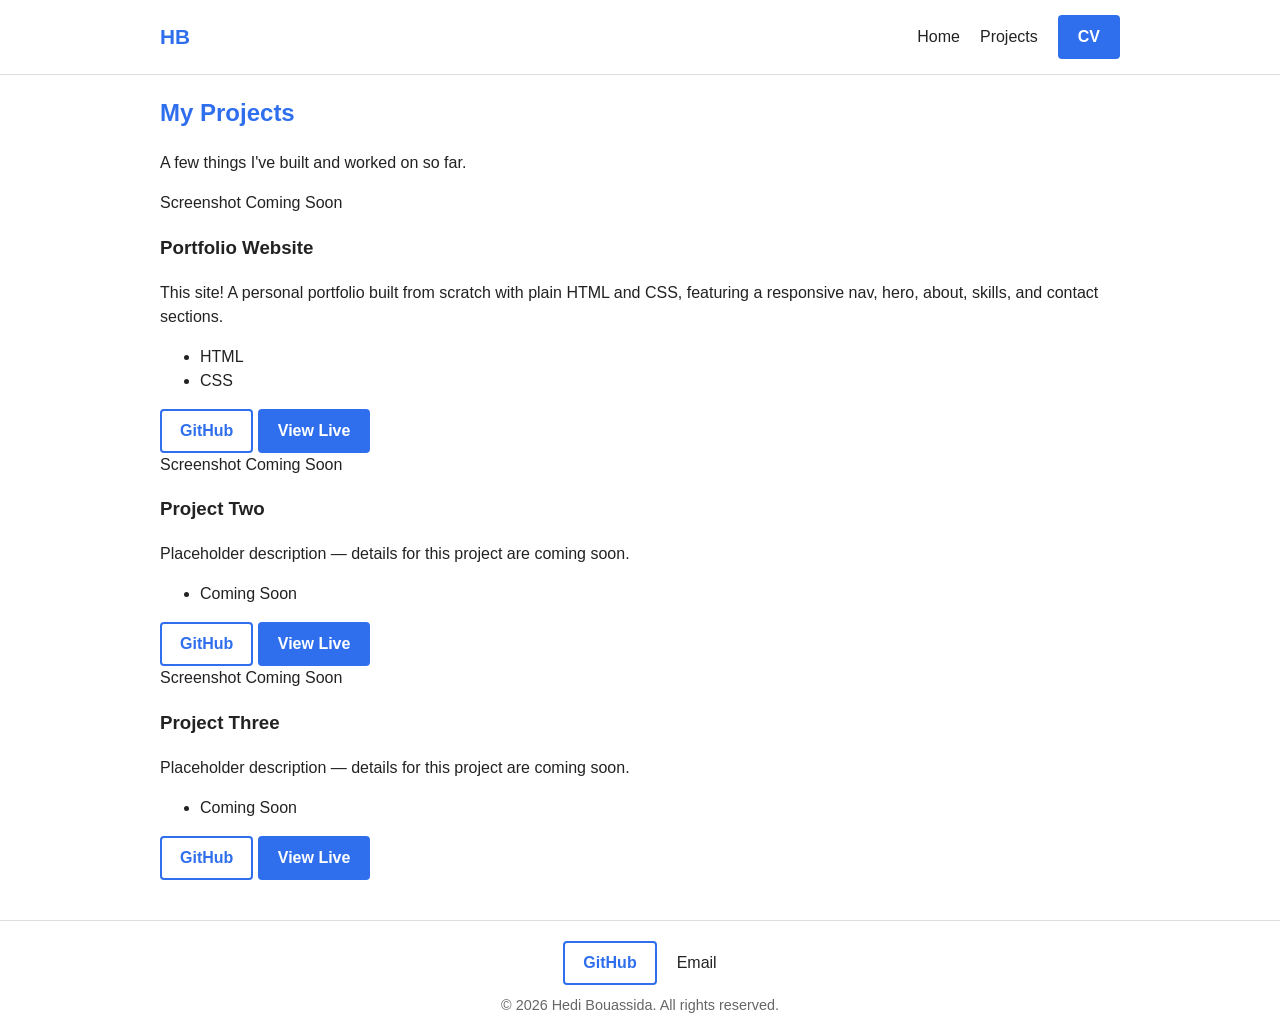
==== projects.html @ ca0f56f7 "Add projects page with project cards" ====
<!DOCTYPE html>
<html lang="en">
<head>
  <meta charset="UTF-8" />
  <meta name="viewport" content="width=device-width, initial-scale=1.0" />
  <title>Projects - Hedi Bouassida</title>
  <link rel="stylesheet" href="css/style.css" />
</head>
<body>

  <header class="site-header">
    <div class="container navbar">
      <a href="index.html" class="logo">HB</a>

      <input type="checkbox" id="nav-toggle" class="nav-toggle" />
      <label for="nav-toggle" class="nav-toggle-label" aria-label="Toggle navigation">
        <span></span>
        <span></span>
        <span></span>
      </label>

      <nav class="nav-links">
        <ul>
          <li><a href="index.html">Home</a></li>
          <li><a href="projects.html">Projects</a></li>
          <li><a href="files/CV.pdf" class="btn btn-primary">CV</a></li>
        </ul>
      </nav>
    </div>
  </header>

  <main>

    <section class="page-header">
      <div class="container">
        <h1 class="section-heading">My Projects</h1>
        <p>A few things I've built and worked on so far.</p>
      </div>
    </section>

    <section class="projects">
      <div class="container">
        <div class="projects-grid">

          <div class="project-card">
            <div class="project-thumb">Screenshot Coming Soon</div>
            <div class="project-card-body">
              <h3>Portfolio Website</h3>
              <p>This site! A personal portfolio built from scratch with plain HTML and CSS, featuring a responsive nav, hero, about, skills, and contact sections.</p>
              <ul class="project-tags">
                <li class="tag">HTML</li>
                <li class="tag">CSS</li>
              </ul>
              <div class="project-links">
                <a href="https://github.com/peroute/portfolio-website-class" target="_blank" rel="noopener" class="btn btn-outline">GitHub</a>
                <a href="index.html" class="btn btn-primary">View Live</a>
              </div>
            </div>
          </div>

          <div class="project-card">
            <div class="project-thumb">Screenshot Coming Soon</div>
            <div class="project-card-body">
              <h3>Project Two</h3>
              <p>Placeholder description &mdash; details for this project are coming soon.</p>
              <ul class="project-tags">
                <li class="tag">Coming Soon</li>
              </ul>
              <div class="project-links">
                <a href="#" class="btn btn-outline">GitHub</a>
                <a href="#" class="btn btn-primary">View Live</a>
              </div>
            </div>
          </div>

          <div class="project-card">
            <div class="project-thumb">Screenshot Coming Soon</div>
            <div class="project-card-body">
              <h3>Project Three</h3>
              <p>Placeholder description &mdash; details for this project are coming soon.</p>
              <ul class="project-tags">
                <li class="tag">Coming Soon</li>
              </ul>
              <div class="project-links">
                <a href="#" class="btn btn-outline">GitHub</a>
                <a href="#" class="btn btn-primary">View Live</a>
              </div>
            </div>
          </div>

        </div>
      </div>
    </section>

  </main>

  <footer class="site-footer">
    <div class="container">
      <nav class="footer-links">
        <a href="https://github.com/peroute" target="_blank" rel="noopener" class="btn btn-outline">GitHub</a>
        <a href="mailto:hedi.bouassida.pro@gmail.com">Email</a>
      </nav>
      <p class="footer-copyright">&copy; 2026 Hedi Bouassida. All rights reserved.</p>
    </div>
  </footer>

</body>
</html>
---- css/style.css ----
body {
  font-family: Arial, Helvetica, sans-serif;
  color: #222222;
  margin: 0;
  line-height: 1.5;
}

/* ===== Layout ===== */

.container {
  max-width: 960px;
  margin: 0 auto;
  padding: 0 20px;
}

.section-heading {
  margin-top: 0;
  margin-bottom: 20px;
}

.alt-bg {
  background-color: #f5f8ff;
}

/* ===== Site Header ===== */

.site-header {
  background-color: #ffffff;
  border-bottom: 1px solid #dddddd;
  margin-bottom: 20px;
}

.navbar {
  display: flex;
  align-items: center;
  justify-content: space-between;
  position: relative;
  padding-top: 15px;
  padding-bottom: 15px;
}

.logo {
  font-size: 1.3em;
  font-weight: bold;
  color: #2f6fed;
  text-decoration: none;
}

/* Nav toggle checkbox hack (no JS) */
.nav-toggle {
  position: absolute;
  opacity: 0;
  pointer-events: none;
}

.nav-toggle-label {
  display: flex;
  flex-direction: column;
  justify-content: space-between;
  width: 26px;
  height: 20px;
  cursor: pointer;
}

.nav-toggle-label span {
  display: block;
  height: 3px;
  width: 100%;
  background-color: #222222;
  border-radius: 2px;
}

.nav-links ul {
  list-style: none;
  margin: 0;
  padding: 0;
}

.nav-links a:not(.btn) {
  text-decoration: none;
  color: #222222;
}

.nav-links a:not(.btn):hover {
  color: #2f6fed;
}

/* Mobile: collapsible menu driven by the checkbox */
@media (max-width: 600px) {
  .navbar {
    flex-wrap: wrap;
  }

  .navbar .nav-links {
    display: none;
    width: 100%;
    order: 3;
  }

  .navbar .nav-links ul {
    flex-direction: column;
    padding-top: 15px;
  }

  .navbar .nav-links li + li {
    margin-top: 10px;
  }

  .nav-toggle:checked ~ .nav-links {
    display: block;
  }
}

/* Desktop: horizontal menu, toggle hidden */
@media (min-width: 601px) {
  .nav-toggle-label {
    display: none;
  }

  .navbar .nav-links ul {
    display: flex;
    align-items: center;
    gap: 20px;
  }
}

h1 {
  color: #2f6fed;
}

h2 {
  margin-top: 30px;
  border-bottom: 1px solid #dddddd;
  padding-bottom: 5px;
}

a {
  color: #2f6fed;
}

/* ===== Buttons ===== */

.btn {
  display: inline-block;
  padding: 8px 18px;
  border-radius: 4px;
  font-weight: bold;
  text-decoration: none;
  text-align: center;
  cursor: pointer;
  border: 2px solid transparent;
  transition: background-color 0.2s ease, color 0.2s ease, border-color 0.2s ease;
}

.btn-primary {
  background-color: #2f6fed;
  color: #ffffff;
  border-color: #2f6fed;
}

.btn-primary:hover {
  background-color: #1d54c9;
  border-color: #1d54c9;
  color: #ffffff;
}

.btn-outline {
  background-color: transparent;
  color: #2f6fed;
  border-color: #2f6fed;
}

.btn-outline:hover {
  background-color: #2f6fed;
  color: #ffffff;
}

/* ===== Hero ===== */

.hero {
  padding: 60px 0;
  text-align: center;
}

.hero-inner {
  display: flex;
  flex-direction: column;
  align-items: center;
  gap: 15px;
}

.avatar-circle {
  width: 100px;
  height: 100px;
  border-radius: 50%;
  background-color: #2f6fed;
  color: #ffffff;
  display: flex;
  align-items: center;
  justify-content: center;
  font-size: 1.8em;
  font-weight: bold;
}

.hero-heading {
  margin: 0;
}

.hero-tagline {
  margin: 0;
  font-size: 1.1em;
  color: #555555;
}

.hero-actions {
  display: flex;
  flex-wrap: wrap;
  justify-content: center;
  gap: 15px;
  margin-top: 10px;
}

/* ===== About ===== */

.about {
  padding: 50px 0;
}

.about-grid {
  display: flex;
  flex-wrap: wrap;
  gap: 20px;
}

.about-card {
  flex: 1 1 220px;
  background-color: #ffffff;
  border: 1px solid #dddddd;
  border-radius: 6px;
  padding: 20px;
}

.about-card h3 {
  margin-top: 0;
  color: #2f6fed;
}

.about-card p {
  margin-bottom: 0;
}

/* ===== Skills ===== */

.skills {
  padding: 50px 0;
}

.skills-grid {
  list-style: none;
  margin: 0;
  padding: 0;
  display: flex;
  flex-wrap: wrap;
  gap: 10px;
}

.skill-pill {
  background-color: #2f6fed;
  color: #ffffff;
  padding: 6px 16px;
  border-radius: 999px;
  font-size: 0.9em;
  font-weight: bold;
}

/* ===== Contact ===== */

.contact {
  padding: 50px 0;
}

.contact-box {
  max-width: 500px;
  background-color: #ffffff;
  border: 1px solid #dddddd;
  border-radius: 6px;
  padding: 20px;
}

.contact-links {
  list-style: none;
  margin: 0;
  padding: 0;
}

.contact-links li + li {
  margin-top: 8px;
}

.contact-links a {
  color: #2f6fed;
  text-decoration: none;
}

.contact-links a:hover {
  text-decoration: underline;
}

/* ===== Site Footer ===== */

.site-footer {
  background-color: #ffffff;
  border-top: 1px solid #dddddd;
  margin-top: 40px;
}

.site-footer .container {
  padding-top: 20px;
  padding-bottom: 20px;
  display: flex;
  flex-direction: column;
  align-items: center;
  gap: 10px;
  text-align: center;
}

.footer-links {
  display: flex;
  align-items: center;
  gap: 20px;
}

.footer-links a:not(.btn) {
  text-decoration: none;
  color: #222222;
}

.footer-links a:not(.btn):hover {
  color: #2f6fed;
}

.footer-copyright {
  margin: 0;
  font-size: 0.9em;
  color: #666666;
}
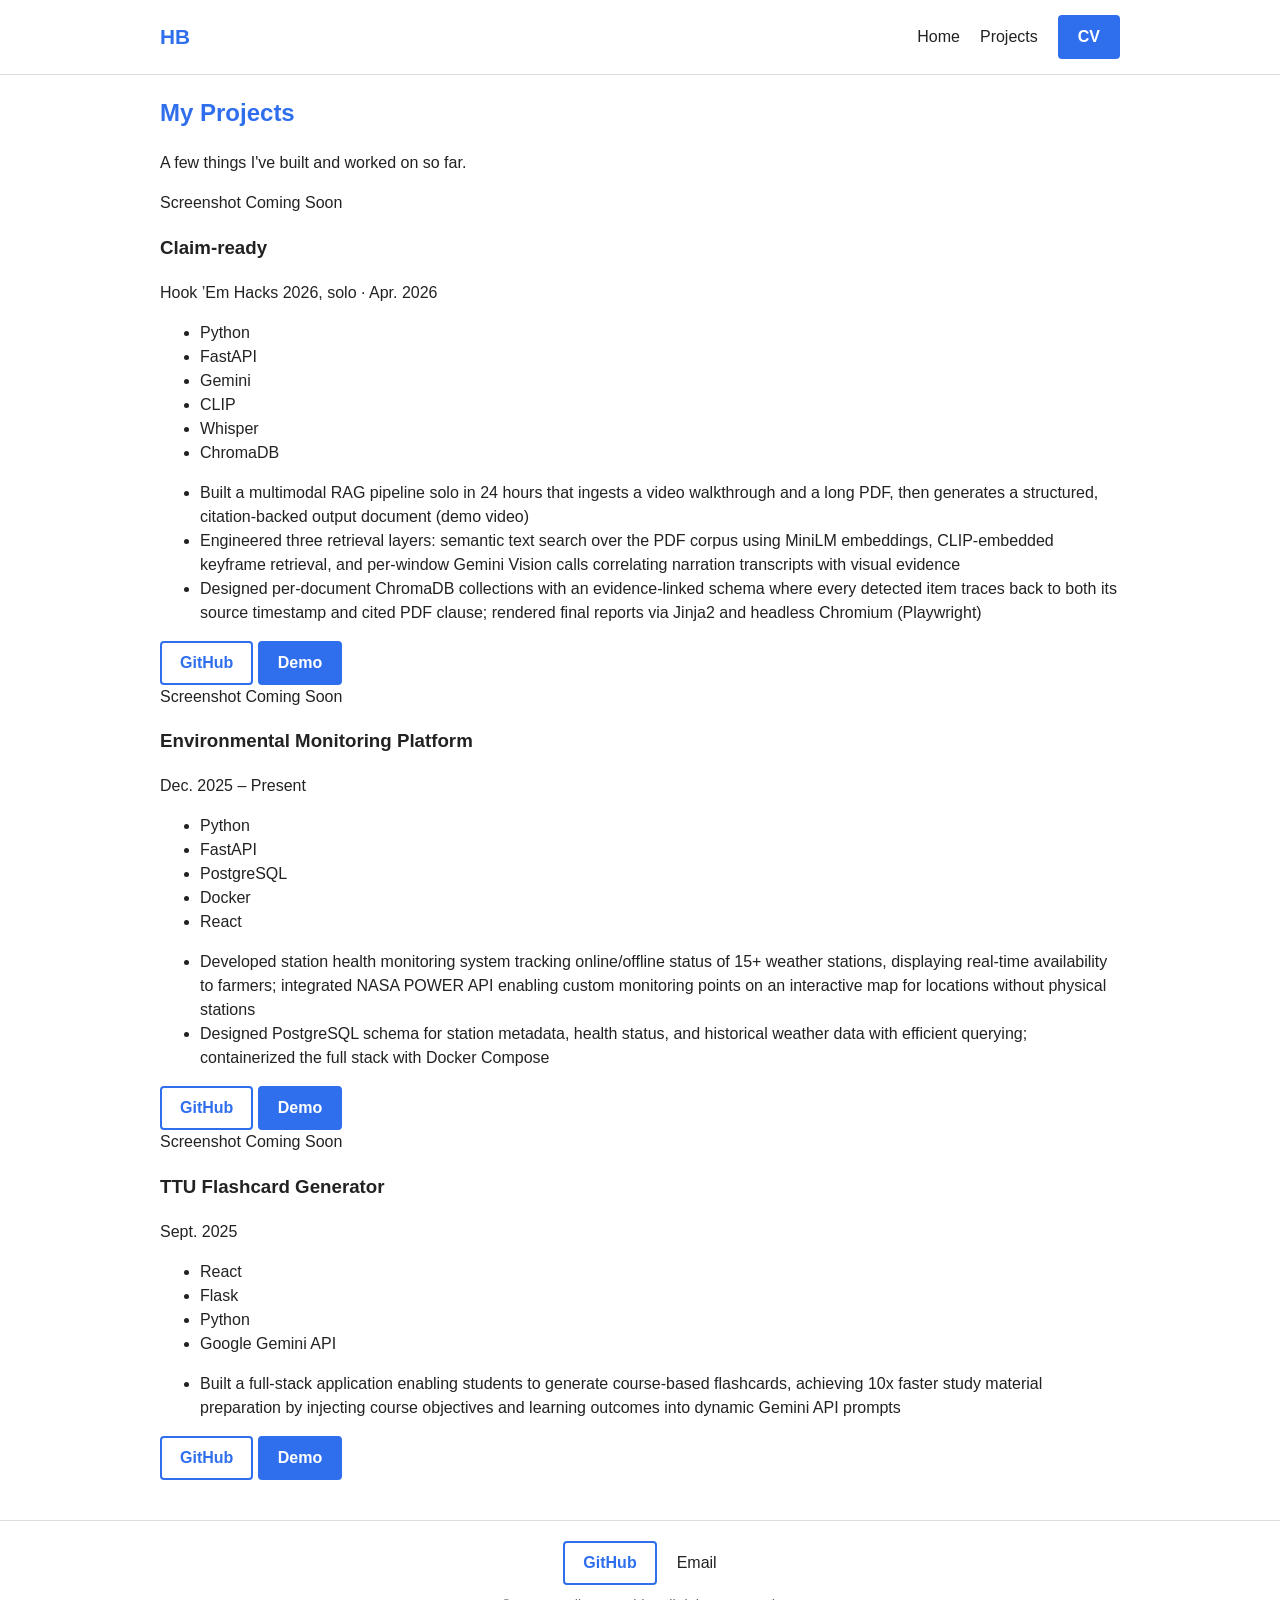
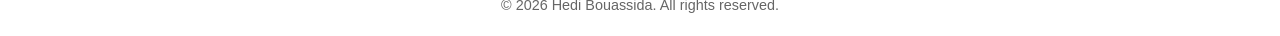
==== commit 9d95409f: "Update projects page with real project details" ====
--- a/projects.html
+++ b/projects.html
@@ -45,15 +45,24 @@
           <div class="project-card">
             <div class="project-thumb">Screenshot Coming Soon</div>
             <div class="project-card-body">
-              <h3>Portfolio Website</h3>
-              <p>This site! A personal portfolio built from scratch with plain HTML and CSS, featuring a responsive nav, hero, about, skills, and contact sections.</p>
+              <h3>Claim-ready</h3>
+              <p class="project-meta">Hook &rsquo;Em Hacks 2026, solo &middot; Apr. 2026</p>
               <ul class="project-tags">
-                <li class="tag">HTML</li>
-                <li class="tag">CSS</li>
+                <li class="tag">Python</li>
+                <li class="tag">FastAPI</li>
+                <li class="tag">Gemini</li>
+                <li class="tag">CLIP</li>
+                <li class="tag">Whisper</li>
+                <li class="tag">ChromaDB</li>
+              </ul>
+              <ul class="project-highlights">
+                <li>Built a multimodal RAG pipeline solo in 24 hours that ingests a video walkthrough and a long PDF, then generates a structured, citation-backed output document (demo video)</li>
+                <li>Engineered three retrieval layers: semantic text search over the PDF corpus using MiniLM embeddings, CLIP-embedded keyframe retrieval, and per-window Gemini Vision calls correlating narration transcripts with visual evidence</li>
+                <li>Designed per-document ChromaDB collections with an evidence-linked schema where every detected item traces back to both its source timestamp and cited PDF clause; rendered final reports via Jinja2 and headless Chromium (Playwright)</li>
               </ul>
               <div class="project-links">
-                <a href="https://github.com/peroute/portfolio-website-class" target="_blank" rel="noopener" class="btn btn-outline">GitHub</a>
-                <a href="index.html" class="btn btn-primary">View Live</a>
+                <a href="#" class="btn btn-outline">GitHub</a>
+                <a href="#" class="btn btn-primary">Demo</a>
               </div>
             </div>
           </div>
@@ -61,14 +70,22 @@
           <div class="project-card">
             <div class="project-thumb">Screenshot Coming Soon</div>
             <div class="project-card-body">
-              <h3>Project Two</h3>
-              <p>Placeholder description &mdash; details for this project are coming soon.</p>
+              <h3>Environmental Monitoring Platform</h3>
+              <p class="project-meta">Dec. 2025 &ndash; Present</p>
               <ul class="project-tags">
-                <li class="tag">Coming Soon</li>
+                <li class="tag">Python</li>
+                <li class="tag">FastAPI</li>
+                <li class="tag">PostgreSQL</li>
+                <li class="tag">Docker</li>
+                <li class="tag">React</li>
+              </ul>
+              <ul class="project-highlights">
+                <li>Developed station health monitoring system tracking online/offline status of 15+ weather stations, displaying real-time availability to farmers; integrated NASA POWER API enabling custom monitoring points on an interactive map for locations without physical stations</li>
+                <li>Designed PostgreSQL schema for station metadata, health status, and historical weather data with efficient querying; containerized the full stack with Docker Compose</li>
               </ul>
               <div class="project-links">
                 <a href="#" class="btn btn-outline">GitHub</a>
-                <a href="#" class="btn btn-primary">View Live</a>
+                <a href="#" class="btn btn-primary">Demo</a>
               </div>
             </div>
           </div>
@@ -76,14 +93,20 @@
           <div class="project-card">
             <div class="project-thumb">Screenshot Coming Soon</div>
             <div class="project-card-body">
-              <h3>Project Three</h3>
-              <p>Placeholder description &mdash; details for this project are coming soon.</p>
+              <h3>TTU Flashcard Generator</h3>
+              <p class="project-meta">Sept. 2025</p>
               <ul class="project-tags">
-                <li class="tag">Coming Soon</li>
+                <li class="tag">React</li>
+                <li class="tag">Flask</li>
+                <li class="tag">Python</li>
+                <li class="tag">Google Gemini API</li>
+              </ul>
+              <ul class="project-highlights">
+                <li>Built a full-stack application enabling students to generate course-based flashcards, achieving 10x faster study material preparation by injecting course objectives and learning outcomes into dynamic Gemini API prompts</li>
               </ul>
               <div class="project-links">
                 <a href="#" class="btn btn-outline">GitHub</a>
-                <a href="#" class="btn btn-primary">View Live</a>
+                <a href="#" class="btn btn-primary">Demo</a>
               </div>
             </div>
           </div>
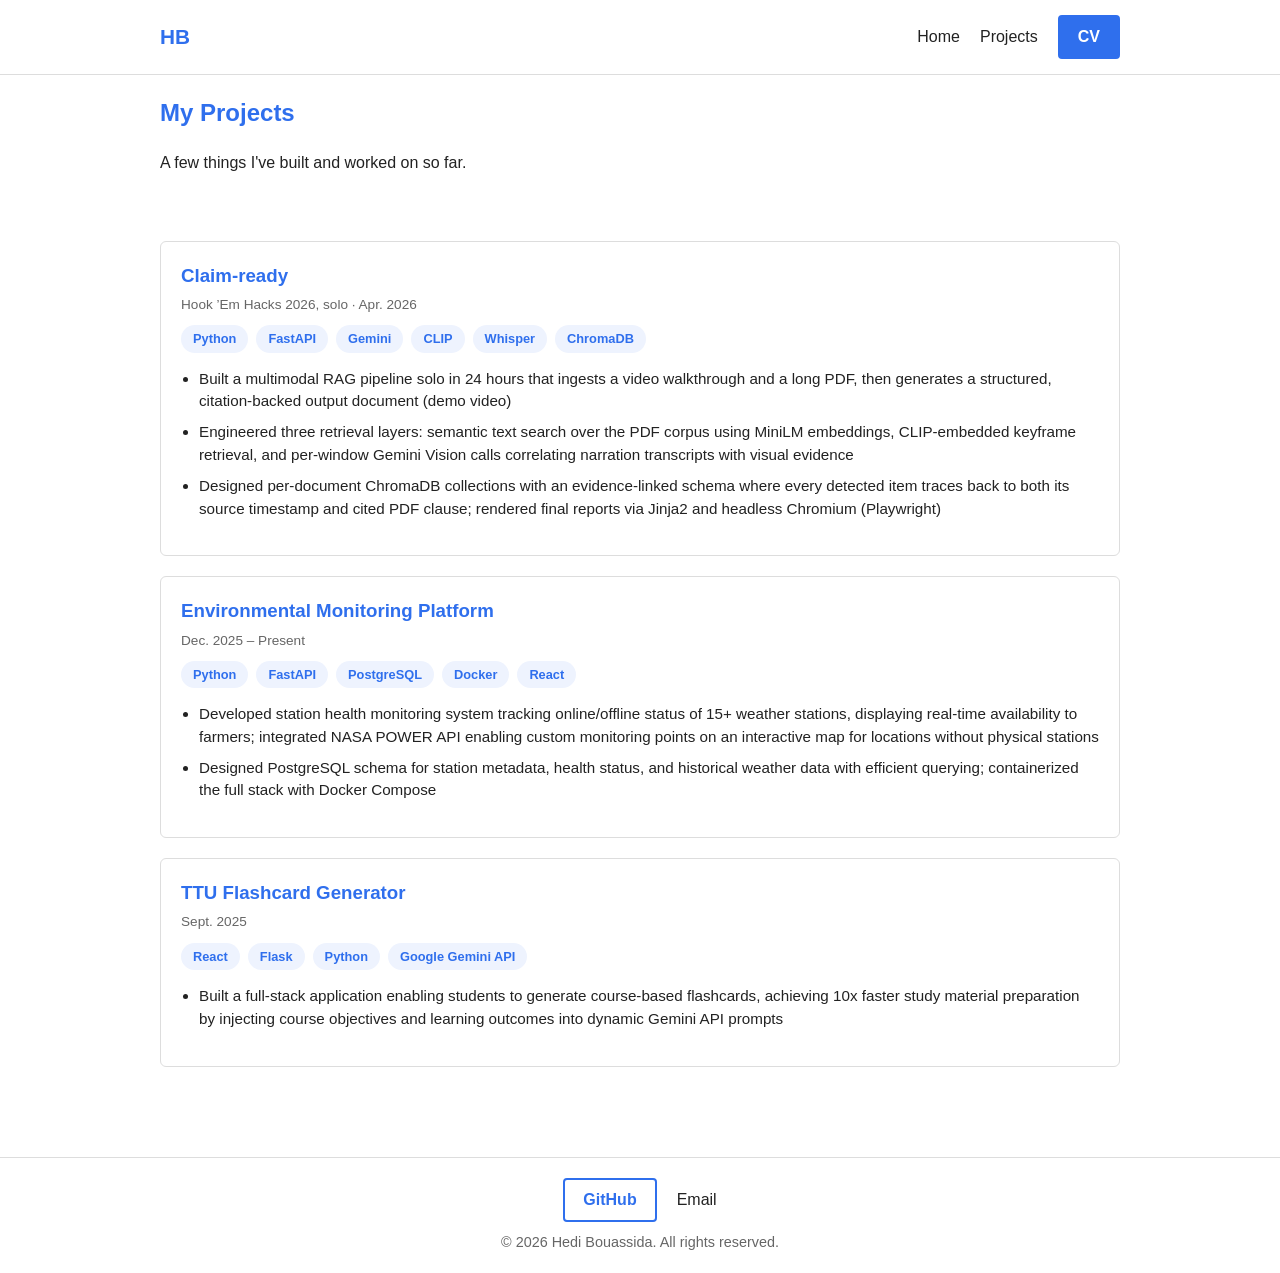
==== commit d4822511: "Refine projects card layout and styling" ====
--- a/projects.html
+++ b/projects.html
@@ -43,11 +43,10 @@
         <div class="projects-grid">
 
           <div class="project-card">
-            <div class="project-thumb">Screenshot Coming Soon</div>
-            <div class="project-card-body">
+            <div class="project-body">
               <h3>Claim-ready</h3>
               <p class="project-meta">Hook &rsquo;Em Hacks 2026, solo &middot; Apr. 2026</p>
-              <ul class="project-tags">
+              <ul class="tag-list">
                 <li class="tag">Python</li>
                 <li class="tag">FastAPI</li>
                 <li class="tag">Gemini</li>
@@ -60,19 +59,14 @@
                 <li>Engineered three retrieval layers: semantic text search over the PDF corpus using MiniLM embeddings, CLIP-embedded keyframe retrieval, and per-window Gemini Vision calls correlating narration transcripts with visual evidence</li>
                 <li>Designed per-document ChromaDB collections with an evidence-linked schema where every detected item traces back to both its source timestamp and cited PDF clause; rendered final reports via Jinja2 and headless Chromium (Playwright)</li>
               </ul>
-              <div class="project-links">
-                <a href="#" class="btn btn-outline">GitHub</a>
-                <a href="#" class="btn btn-primary">Demo</a>
-              </div>
             </div>
           </div>
 
           <div class="project-card">
-            <div class="project-thumb">Screenshot Coming Soon</div>
-            <div class="project-card-body">
+            <div class="project-body">
               <h3>Environmental Monitoring Platform</h3>
               <p class="project-meta">Dec. 2025 &ndash; Present</p>
-              <ul class="project-tags">
+              <ul class="tag-list">
                 <li class="tag">Python</li>
                 <li class="tag">FastAPI</li>
                 <li class="tag">PostgreSQL</li>
@@ -83,19 +77,14 @@
                 <li>Developed station health monitoring system tracking online/offline status of 15+ weather stations, displaying real-time availability to farmers; integrated NASA POWER API enabling custom monitoring points on an interactive map for locations without physical stations</li>
                 <li>Designed PostgreSQL schema for station metadata, health status, and historical weather data with efficient querying; containerized the full stack with Docker Compose</li>
               </ul>
-              <div class="project-links">
-                <a href="#" class="btn btn-outline">GitHub</a>
-                <a href="#" class="btn btn-primary">Demo</a>
-              </div>
             </div>
           </div>
 
           <div class="project-card">
-            <div class="project-thumb">Screenshot Coming Soon</div>
-            <div class="project-card-body">
+            <div class="project-body">
               <h3>TTU Flashcard Generator</h3>
               <p class="project-meta">Sept. 2025</p>
-              <ul class="project-tags">
+              <ul class="tag-list">
                 <li class="tag">React</li>
                 <li class="tag">Flask</li>
                 <li class="tag">Python</li>
@@ -104,10 +93,6 @@
               <ul class="project-highlights">
                 <li>Built a full-stack application enabling students to generate course-based flashcards, achieving 10x faster study material preparation by injecting course objectives and learning outcomes into dynamic Gemini API prompts</li>
               </ul>
-              <div class="project-links">
-                <a href="#" class="btn btn-outline">GitHub</a>
-                <a href="#" class="btn btn-primary">Demo</a>
-              </div>
             </div>
           </div>
 
--- a/css/style.css
+++ b/css/style.css
@@ -306,6 +306,74 @@
   text-decoration: underline;
 }
 
+/* ===== Projects ===== */
+
+.projects {
+  padding: 50px 0;
+}
+
+.projects-grid {
+  display: flex;
+  flex-direction: column;
+  gap: 20px;
+}
+
+.project-card {
+  display: flex;
+  flex-direction: column;
+  background-color: #ffffff;
+  border: 1px solid #dddddd;
+  border-radius: 6px;
+  overflow: hidden;
+}
+
+.project-body {
+  display: flex;
+  flex-direction: column;
+  flex: 1;
+  padding: 20px;
+}
+
+.project-body h3 {
+  margin-top: 0;
+  margin-bottom: 5px;
+  color: #2f6fed;
+}
+
+.project-meta {
+  margin: 0 0 10px;
+  font-size: 0.85em;
+  color: #666666;
+}
+
+.tag-list {
+  list-style: none;
+  margin: 0 0 15px;
+  padding: 0;
+  display: flex;
+  flex-wrap: wrap;
+  gap: 8px;
+}
+
+.tag {
+  background-color: #eef3fe;
+  color: #2f6fed;
+  padding: 4px 12px;
+  border-radius: 999px;
+  font-size: 0.8em;
+  font-weight: bold;
+}
+
+.project-highlights {
+  margin: 0 0 15px;
+  padding-left: 18px;
+  font-size: 0.95em;
+}
+
+.project-highlights li + li {
+  margin-top: 8px;
+}
+
 /* ===== Site Footer ===== */
 
 .site-footer {
